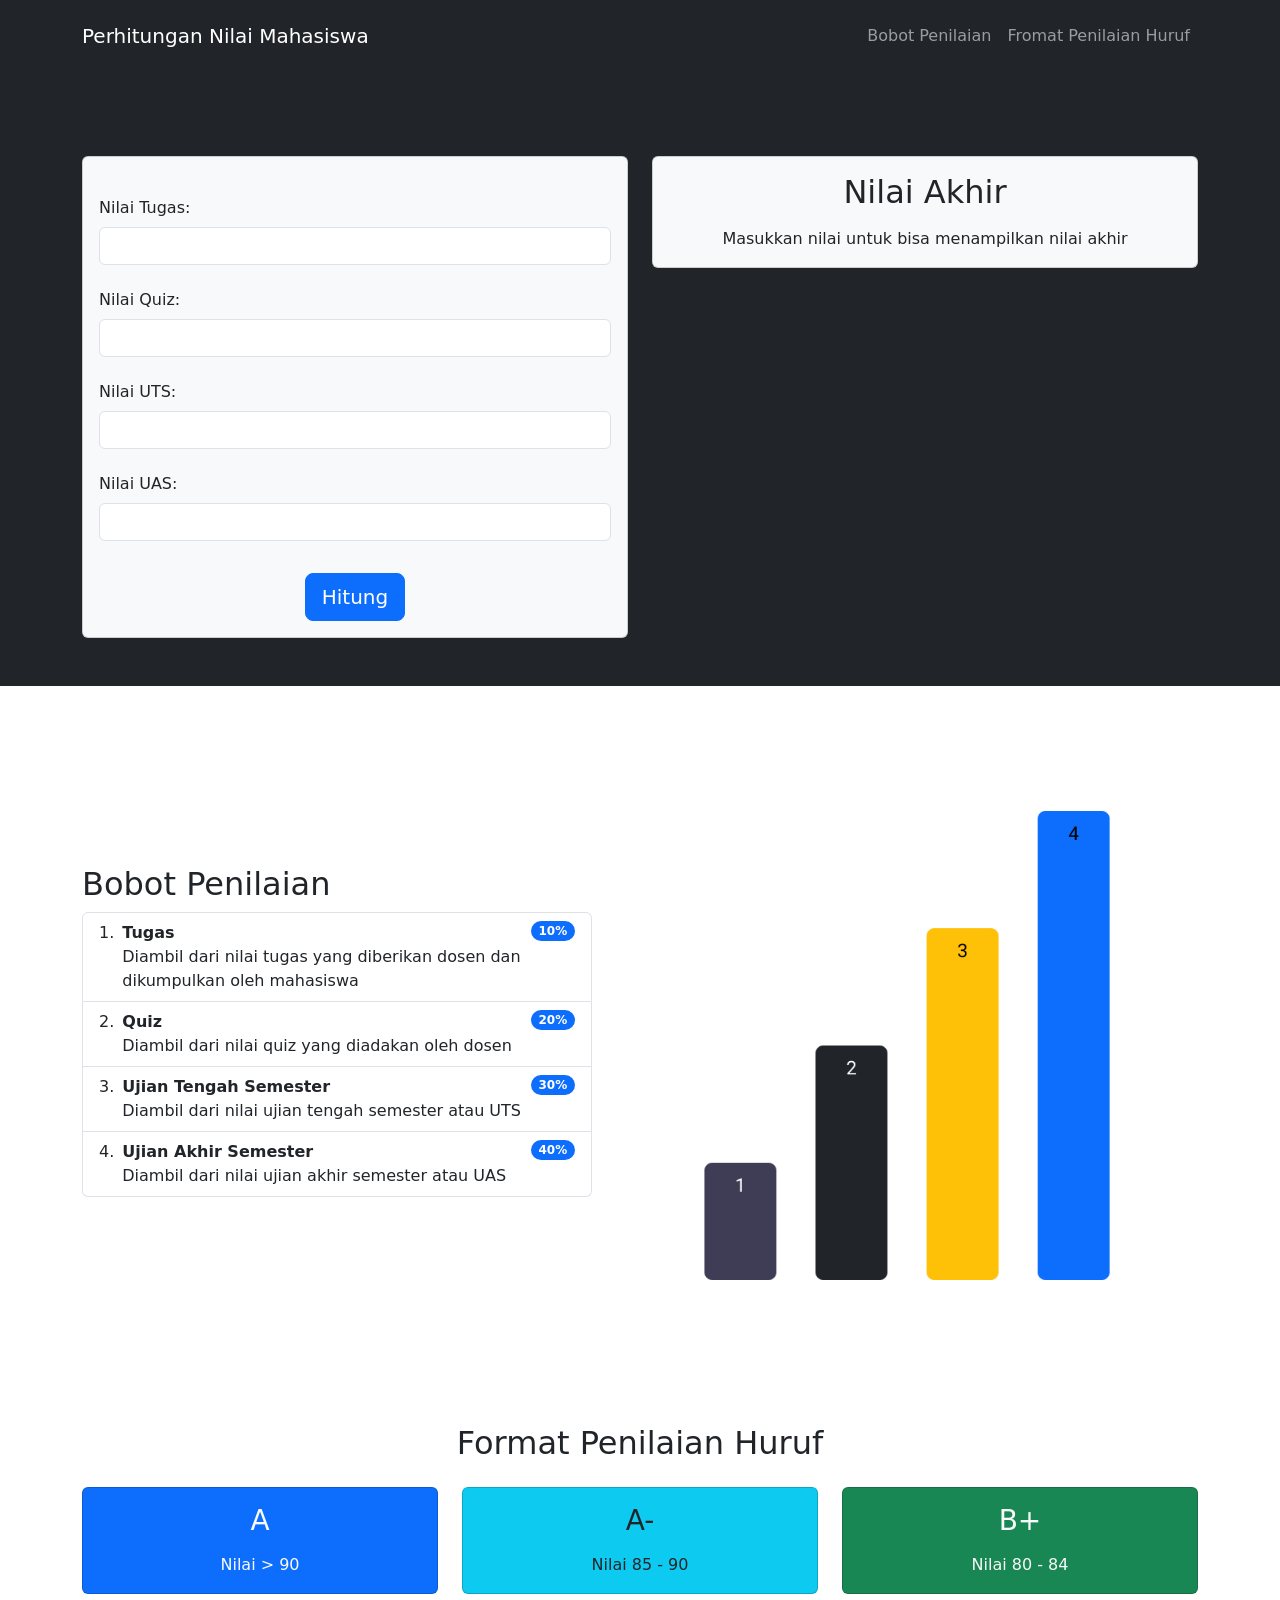
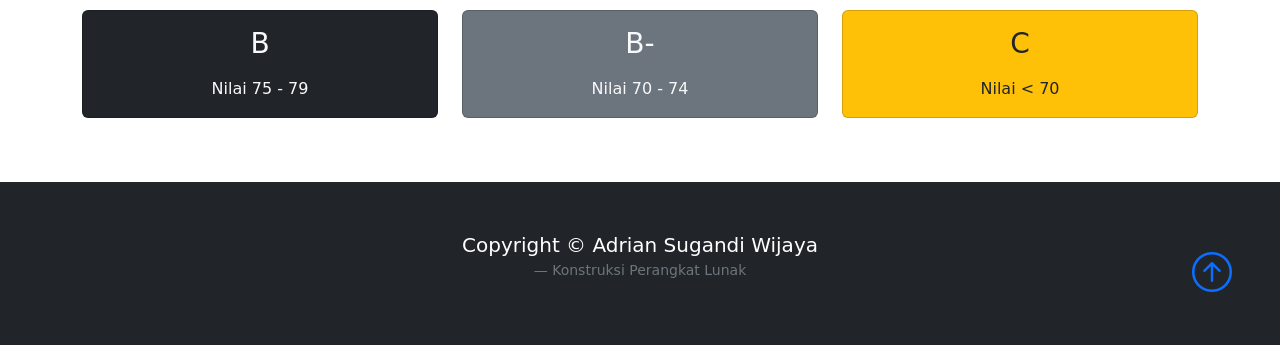
==== mhs.html @ b138317a "All good Gonna test this out" ====
<!DOCTYPE html>
<html lang="en">
<head>
    <meta charset="UTF-8">
    <meta http-equiv="X-UA-Compatible" content="IE=edge">
    <meta name="viewport" content="width=device-width, initial-scale=1.0">
    <title>Dashboard</title>

    <link href="https://cdn.jsdelivr.net/npm/bootstrap@5.1.3/dist/css/bootstrap.min.css" rel="stylesheet" integrity="sha384-1BmE4kWBq78iYhFldvKuhfTAU6auU8tT94WrHftjDbrCEXSU1oBoqyl2QvZ6jIW3" crossorigin="anonymous">
    <link rel="stylesheet" href="style.css">
    <link rel="stylesheet" href="https://cdn.jsdelivr.net/npm/bootstrap-icons@1.3.0/font/bootstrap-icons.css">
    <link rel="icon" type="image/x-icon" href="icon.ico" />
    <script type="text/javascript" src="script.js"></script>
    <script src="https://ajax.googleapis.com/ajax/libs/jquery/3.6.0/jquery.min.js"></script>
</head>
<body>

    <!-- Navigation bar -->
    <nav class="navbar navbar-expand-lg bg-dark navbar-dark py-3 fixed-top">
        <div class="container">
            <a href="index.html" class="navbar-brand">Perhitungan Nilai Mahasiswa</a>

            <button class="navbar-toggler" type="button" data-bs-toggle="collapse" data-bs-target="#navmenu">
                <span class="navbar-toggler-icon"></span>
            </button>

            <div class="collapse navbar-collapse" id="navmenu">
                <ul class="navbar-nav navbar-nav-scroll ms-auto">
                    <li class="nav-item">
                        <a href="#weight" class="nav-link" >Bobot Penilaian</a>
                    </li>
                    <li class="nav-item">
                        <a href="#rule" class="nav-link">Fromat Penilaian Huruf</a>
                    </li>
                </ul>
            </div>
        </div>
    </nav>

    <!-- Dashboard -->
    <section id="dashboard" class="p-5 bg-dark">
        <div class="container">
            <h2 class="text-center text-white"><span class="text-warning" id="getnama"></span></h2></span></h2>
            <p class="lead text-center text-white mb-5">
                <b><span id="getnim"></span></b>
            </p>
            <div class="row g-4">
                <div class="col-md-6 cold-lg-3">
                    <div class="card bg-light">
                        <div class="card-body text-center">
                                <h3 class="card-title mb-3"><span id="getnm_mk"></span></h3>
                                <form id="formhitung" onsubmit="return false">
                                    <div class="mb-3 text-start">
                                        <label for="ntugas" class="col-form-label">Nilai Tugas:</label>
                                        <input type="number" class="form-control" id="ntugas">
                                    </div>
                                    <div class="mb-3 text-start">
                                        <label for="nquiz" class="col-form-label">Nilai Quiz:</label>
                                        <input type="number" class="form-control" id="nquiz">
                                    </div>
                                    <div class="mb-3 text-start">
                                        <label for="nuts" class="col-form-label">Nilai UTS:</label>
                                        <input type="number" class="form-control" id="nuts">
                                    </div>
                                    <div class="mb-3 text-start">
                                        <label for="nuas" class="col-form-label">Nilai UAS:</label>
                                        <input type="number" class="form-control" id="nuas">
                                    </div>
                                    <input type="submit" value="Hitung" id="change" onclick="calculate()" class="btn btn-primary btn-lg mt-3"></input>
                                    <!-- 
                                    <div class="mb-3 text-start">
                                        <label for="gettotal" class="col-form-label">Nilai Akhir:</label>
                                        <input type="text" class="form-control" id="gettotal">
                                    </div>
                                     -->
                                </form>
                            </div>
                    </div>
                </div>
                <div class="col-md-6 cold-lg-3">
                    <div class="card bg-light">
                        <div class="card-body text-center">
                            <h2 class="card-title">Nilai Akhir</h2>
                            <h2><span id="getnhuruf" class="text-warning"></span></h2>
                            <h3 class="mb-3"><span id="gettotal" class="text-primary"></span></h3>
                            <p class="card-text">
                                <span id="deskripsi">
                                    Masukkan nilai untuk bisa menampilkan nilai akhir
                                </span>
                            </p>
                        </div>
                    </div>
                </div>
            </div>
        </div>
    </section>

    <!-- Weight -->
    <section id="weight" class="p-5">
        <div class="container">
            <div class="row align-items-center justify-content-between">
                <div class="col-md">
                    <h2>Bobot Penilaian</h2>
                    <ol class="list-group list-group-numbered">
                        <li class="list-group-item d-flex justify-content-between align-items-start">
                          <div class="ms-2 me-auto">
                            <div class="fw-bold">Tugas</div>
                            Diambil dari nilai tugas yang diberikan dosen dan dikumpulkan oleh mahasiswa
                          </div>
                          <span class="badge bg-primary rounded-pill">10%</span>
                        </li>
                        <li class="list-group-item d-flex justify-content-between align-items-start">
                          <div class="ms-2 me-auto">
                            <div class="fw-bold">Quiz</div>
                            Diambil dari nilai quiz yang diadakan oleh dosen
                          </div>
                          <span class="badge bg-primary rounded-pill">20%</span>
                        </li>
                        <li class="list-group-item d-flex justify-content-between align-items-start">
                          <div class="ms-2 me-auto">
                            <div class="fw-bold">Ujian Tengah Semester</div>
                            Diambil dari nilai ujian tengah semester atau UTS
                          </div>
                          <span class="badge bg-primary rounded-pill">30%</span>
                        </li>
                        <li class="list-group-item d-flex justify-content-between align-items-start">
                            <div class="ms-2 me-auto">
                              <div class="fw-bold">Ujian Akhir Semester</div>
                              Diambil dari nilai ujian akhir semester atau UAS
                            </div>
                            <span class="badge bg-primary rounded-pill">40%</span>
                          </li>
                      </ol>
                </div>
                <div class="col-md p-5">
                    <img src="chart.png" class="img-fluid" alt="">
                </div>
            </div>
        </div>
    </section>

    <!-- Rules -->
    <section id="rule" class="p-5">
        <div class="container">
            <h2 class="text-center mb-4">Format Penilaian Huruf</h2>
            <div class="row text-center g-4 mb-3">
                <div class="col-md">
                    <div class="card bg-primary text-light">
                        <div class="card-body text-center">
                            <h3 class="card-title mb-3">
                                A
                            </h3>
                            <p class="card-text">
                                Nilai > 90
                            </p>
                        </div>
                    </div>
                </div>
                <div class="col-md">
                    <div class="card bg-info text-dark">
                        <div class="card-body text-center">
                            <h3 class="card-title mb-3">
                                A-
                            </h3>
                            <p class="card-text">
                                Nilai 85 - 90
                            </p>
                        </div>
                    </div>
                </div>
                <div class="col-md">
                    <div class="card bg-success text-light">
                        <div class="card-body text-center">
                            <h3 class="card-title mb-3">
                                B+
                            </h3>
                            <p class="card-text">
                                Nilai 80 - 84
                            </p>
                        </div>
                    </div>
                </div>
        </div>
        <div class="row text-center g-4 mb-3">
            <div class="col-md">
                <div class="card bg-dark text-light">
                    <div class="card-body text-center">
                        <h3 class="card-title mb-3">
                            B
                        </h3>
                        <p class="card-text">
                            Nilai 75 - 79
                        </p>
                    </div>
                </div>
            </div>
            <div class="col-md">
                <div class="card bg-secondary text-light">
                    <div class="card-body text-center">
                        <h3 class="card-title mb-3">
                            B-
                        </h3>
                        <p class="card-text">
                            Nilai 70 - 74
                        </p>
                    </div>
                </div>
            </div>
            <div class="col-md">
                <div class="card bg-warning text-dark">
                    <div class="card-body text-center">
                        <h3 class="card-title mb-3">
                            C
                        </h3>
                        <p class="card-text">
                            Nilai < 70
                        </p>
                    </div>
                </div>
            </div>
        </div>
        </div>
    </section>

    <!-- Footer -->
    <footer class="p-5 bg-dark text-white text-center position-relative">
        <div class="container">
            <p class="lead">Copyright &copy; Adrian Sugandi Wijaya</p>
            <figcaption class="blockquote-footer">Konstruksi Perangkat Lunak</figcaption>
            <a href="#" class="position-absolute bottom-0 end-0 p-5">
                <i class="bi bi-arrow-up-circle h1"></i>
            </a>
        </div>
    </footer>

    <script>
        getdata();
    </script>

    <script src="https://cdn.jsdelivr.net/npm/bootstrap@5.1.3/dist/js/bootstrap.bundle.min.js" integrity="sha384-ka7Sk0Gln4gmtz2MlQnikT1wXgYsOg+OMhuP+IlRH9sENBO0LRn5q+8nbTov4+1p" crossorigin="anonymous"></script>
</body>
</html>
---- style.css ----
body::before{
    display: block;
    content: '';
    height: 60px;
}
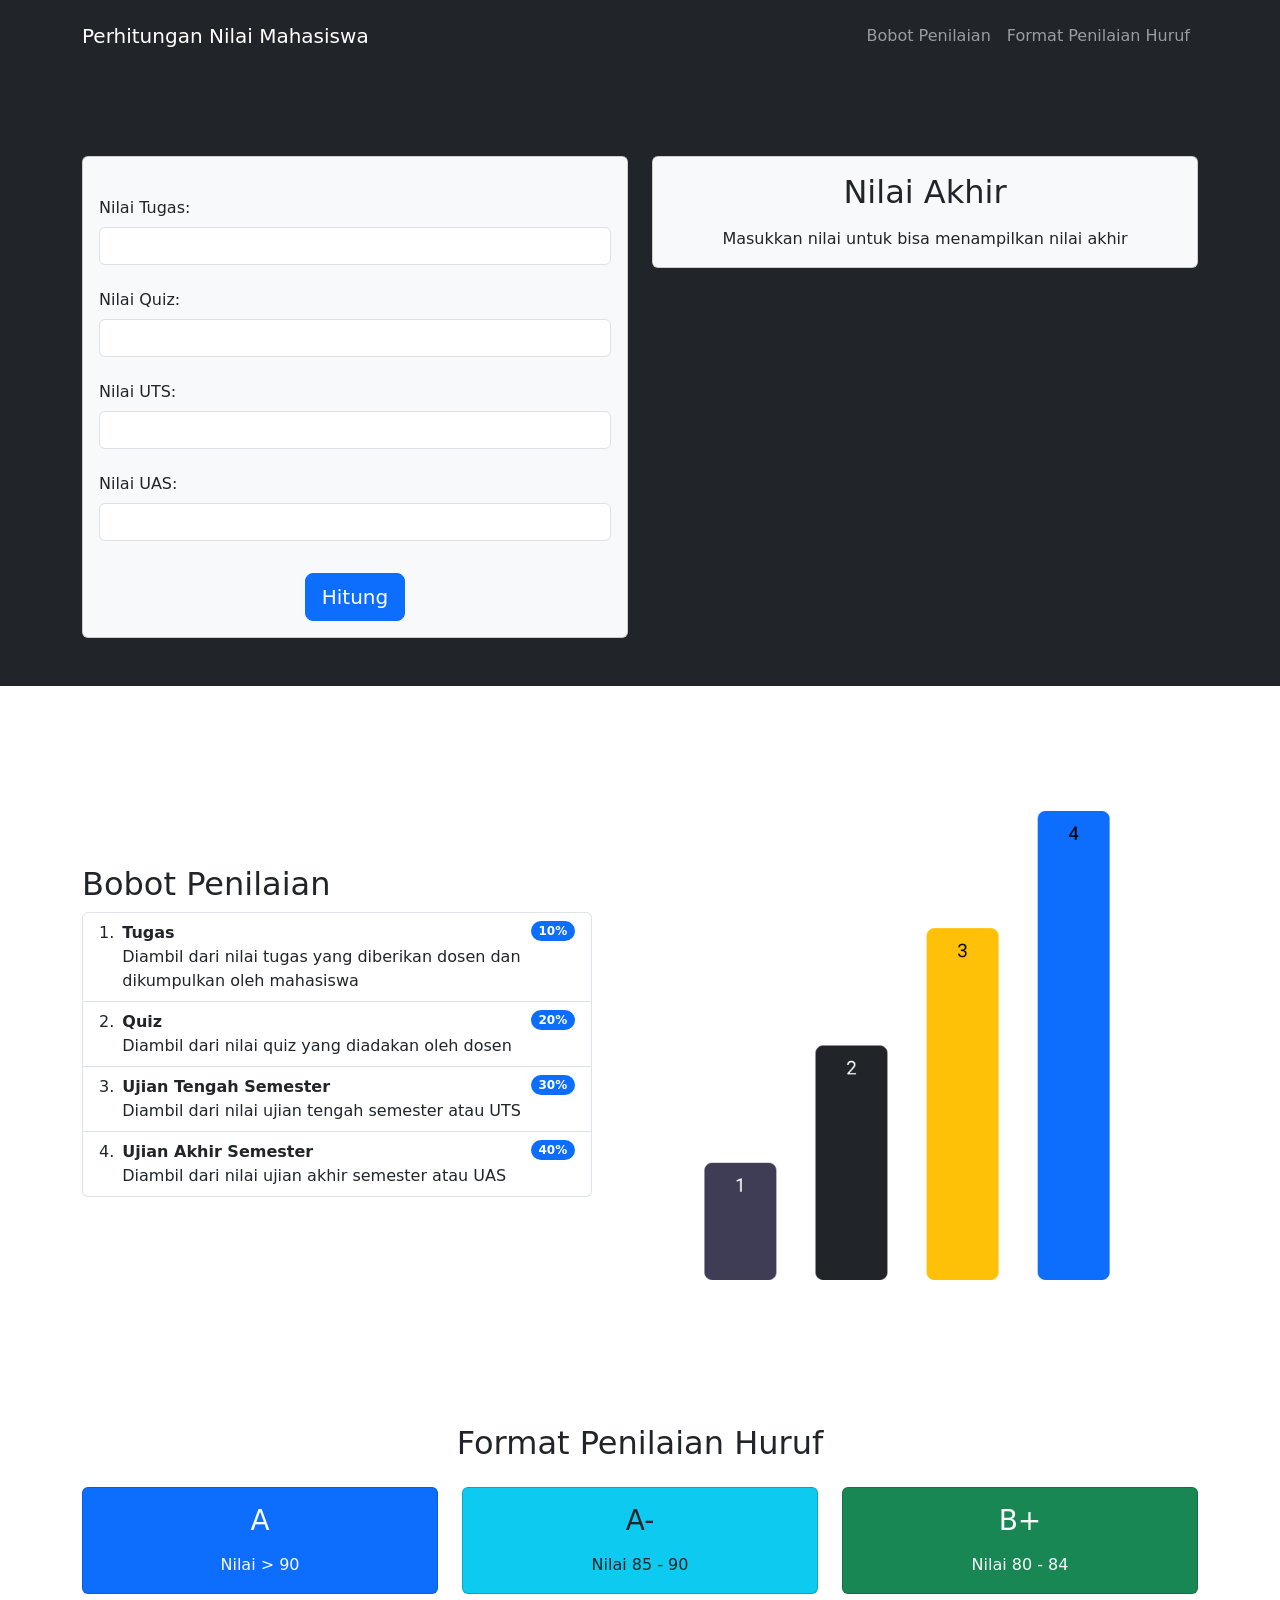
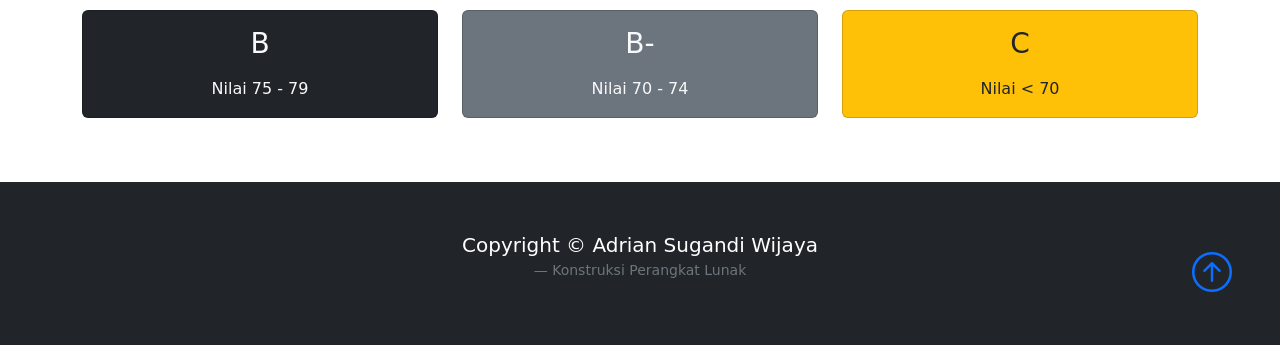
==== commit 6e422079: "Update mhs.html" ====
--- a/mhs.html
+++ b/mhs.html
@@ -30,7 +30,7 @@
                         <a href="#weight" class="nav-link" >Bobot Penilaian</a>
                     </li>
                     <li class="nav-item">
-                        <a href="#rule" class="nav-link">Fromat Penilaian Huruf</a>
+                        <a href="#rule" class="nav-link">Format Penilaian Huruf</a>
                     </li>
                 </ul>
             </div>
@@ -239,4 +239,4 @@
 
     <script src="https://cdn.jsdelivr.net/npm/bootstrap@5.1.3/dist/js/bootstrap.bundle.min.js" integrity="sha384-ka7Sk0Gln4gmtz2MlQnikT1wXgYsOg+OMhuP+IlRH9sENBO0LRn5q+8nbTov4+1p" crossorigin="anonymous"></script>
 </body>
-</html>+</html>
